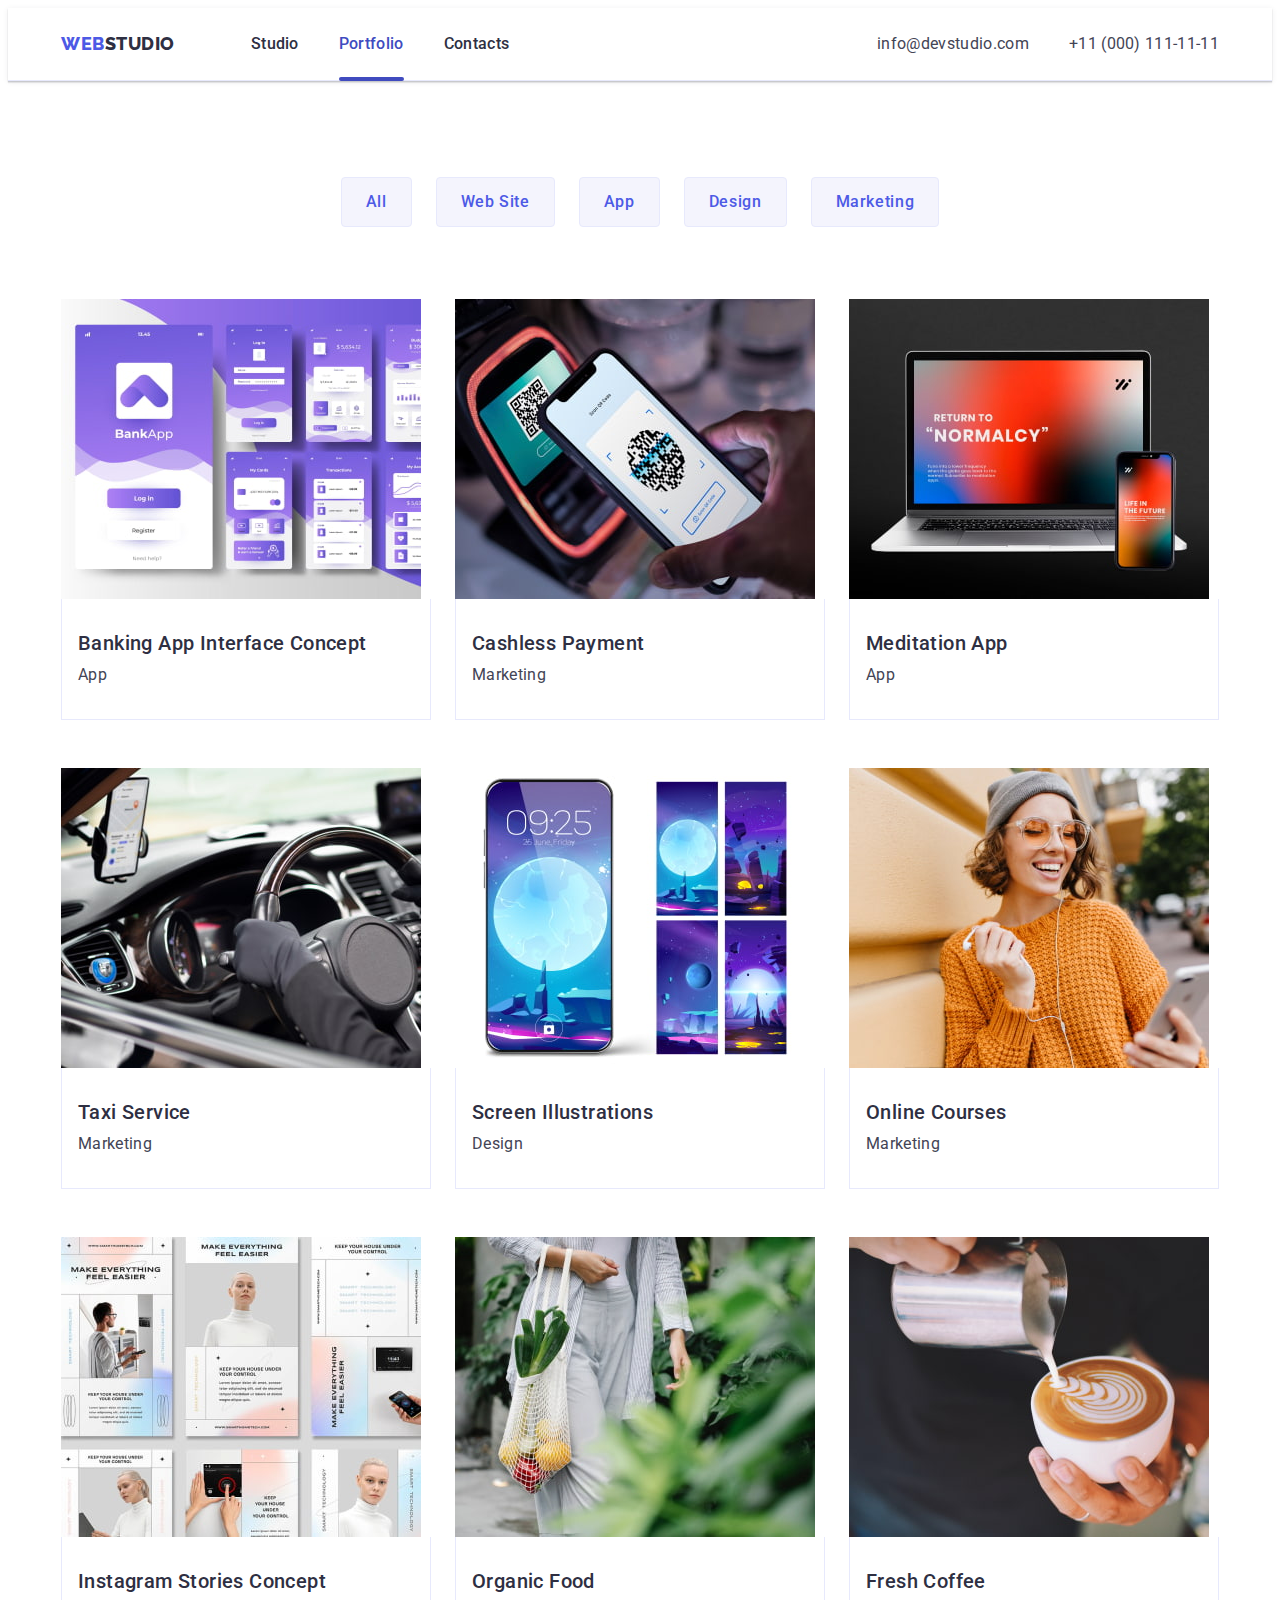
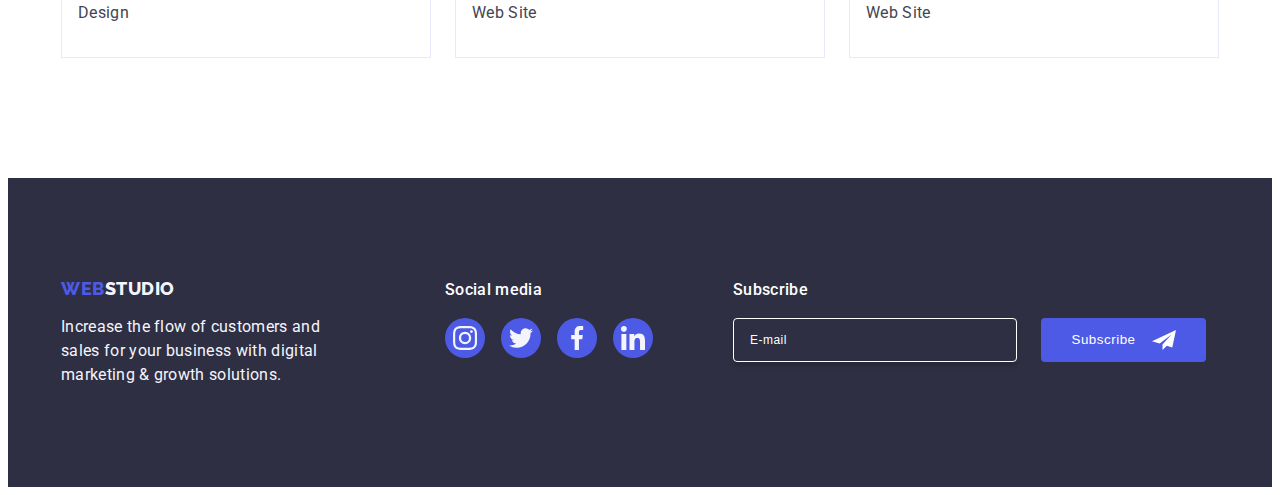
==== portfolio.html @ 48571210 "Initial commit" ====
<!DOCTYPE html>
<html lang="en">
  <head>
    <meta charset="UTF-8" />
    <meta http-equiv="X-UA-Compatible" content="IE=edge" />
    <meta name="viewport" content="width=device-width, initial-scale=1.0" />
    <link rel="preconnect" href="https://fonts.googleapis.com" />
    <link rel="preconnect" href="https://fonts.gstatic.com" crossorigin />
    <link
      href="https://fonts.googleapis.com/css2?family=Raleway:wght@800&family=Roboto:wght@400;500;700;900&display=swap"
      rel="stylesheet"
    />
    <title>Portfolio</title>
    <link
      rel="stylesheet"
      href="https://cdnjs.cloudflare.com/ajax/libs/modern-normalize/2.0.0/modern-normalize.min.css"
      integrity="sha512-4xo8blKMVCiXpTaLzQSLSw3KFOVPWhm/TRtuPVc4WG6kUgjH6J03IBuG7JZPkcWMxJ5huwaBpOpnwYElP/m6wg=="
      crossorigin="anonymous"
      referrerpolicy="no-referrer"
    />
    <link rel="stylesheet" href="./css/styles.css" />
  </head>
  <body>
    <header class="header">
      <div class="header-container container">
        <nav class="header-nav">
          <a class="header-logo link" href="./index.html"
            >Web<span class="header-logo-dark">Studio</span></a
          >
          <ul class="header-list list">
            <li>
              <a class="header-list-item link" href="./index.html">Studio</a>
            </li>
            <li>
              <a class="header-list-item link current" href="./portfolio.html"
                >Portfolio</a
              >
            </li>
            <li>
              <a class="header-list-item link" href="">Contacts</a>
            </li>
          </ul>
        </nav>
        <address class="address">
          <ul class="address-list list">
            <li>
              <a class="address-list-item link" href="mailto:info@devstudio.com"
                >info@devstudio.com</a
              >
            </li>
            <li>
              <a class="address-list-item link" href="tel:+110001111111"
                >+11 (000) 111-11-11</a
              >
            </li>
          </ul>
        </address>
      </div>
    </header>
    <main>
      <!-- Main section -->
      <section class="main-section">
        <div class="container">
          <h1 class="visually-hidden">Title</h1>
          <ul class="filter-buttons-list list">
            <li>
              <button class="filter-buttons-list-item" type="button">
                All
              </button>
            </li>
            <li>
              <button class="filter-buttons-list-item" type="button">
                Web Site
              </button>
            </li>
            <li>
              <button class="filter-buttons-list-item" type="button">
                App
              </button>
            </li>
            <li>
              <button class="filter-buttons-list-item" type="button">
                Design
              </button>
            </li>
            <li>
              <button class="filter-buttons-list-item" type="button">
                Marketing
              </button>
            </li>
          </ul>
          <ul class="works-list list">
            <li class="works-list-item">
              <a href="#" class="works-link link">
                <div class="works-box">
                  <img
                    src="./images/portfolio/img-8.jpg"
                    alt="Banking app design"
                    width="360"
                  />
                  <p class="overlay">
                    14 Stylish and User-Friendly App Design Concepts · Task
                    Manager App · Calorie Tracker App · Exotic Fruit Ecommerce
                    App · Cloud Storage App
                  </p>
                </div>
                <div class="works-card-content">
                  <h2 class="works-subtitle">Banking App Interface Concept</h2>
                  <p class="works-text">App</p>
                </div></a
              >
            </li>
            <li class="works-list-item">
              <a href="#" class="works-link link">
                <div class="works-box">
                  <img
                    src="./images/portfolio/img-7.jpg"
                    alt="Phone skanning QR-code"
                    width="360"
                  />

                  <p class="overlay">
                    14 Stylish and User-Friendly App Design Concepts · Task
                    Manager App · Calorie Tracker App · Exotic Fruit Ecommerce
                    App · Cloud Storage App
                  </p>
                </div>
                <div class="works-card-content">
                  <h2 class="works-subtitle">Cashless Payment</h2>
                  <p class="works-text">Marketing</p>
                </div></a
              >
            </li>
            <li class="works-list-item">
              <a href="#" class="works-link link">
                <div class="works-box">
                  <img
                    src="./images/portfolio/img-6.jpg"
                    alt="Meditation app presented on a phone and laptop"
                    width="360"
                  />

                  <p class="overlay">
                    14 Stylish and User-Friendly App Design Concepts · Task
                    Manager App · Calorie Tracker App · Exotic Fruit Ecommerce
                    App · Cloud Storage App
                  </p>
                </div>
                <div class="works-card-content">
                  <h2 class="works-subtitle">Meditation App</h2>
                  <p class="works-text">App</p>
                </div></a
              >
            </li>
            <li class="works-list-item">
              <a href="#" class="works-link link">
                <div class="works-box">
                  <img
                    src="./images/portfolio/img-5.jpg"
                    alt="A person driving a car with a phone on a phone holder"
                    width="360"
                  />

                  <p class="overlay">
                    14 Stylish and User-Friendly App Design Concepts · Task
                    Manager App · Calorie Tracker App · Exotic Fruit Ecommerce
                    App · Cloud Storage App
                  </p>
                </div>
                <div class="works-card-content">
                  <h2 class="works-subtitle">Taxi Service</h2>
                  <p class="works-text">Marketing</p>
                </div></a
              >
            </li>
            <li class="works-list-item">
              <a href="#" class="works-link link">
                <div class="works-box">
                  <img
                    src="./images/portfolio/img-4.jpg"
                    alt="Phone wallpaper design"
                    width="360"
                  />

                  <p class="overlay">
                    14 Stylish and User-Friendly App Design Concepts · Task
                    Manager App · Calorie Tracker App · Exotic Fruit Ecommerce
                    App · Cloud Storage App
                  </p>
                </div>
                <div class="works-card-content">
                  <h2 class="works-subtitle">Screen Illustrations</h2>
                  <p class="works-text">Design</p>
                </div></a
              >
            </li>
            <li class="works-list-item">
              <a href="#" class="works-link link">
                <div class="works-box">
                  <img
                    src="./images/portfolio/img-3.jpg"
                    alt="A girl in headphones looking at her phone"
                    width="360"
                  />

                  <p class="overlay">
                    14 Stylish and User-Friendly App Design Concepts · Task
                    Manager App · Calorie Tracker App · Exotic Fruit Ecommerce
                    App · Cloud Storage App
                  </p>
                </div>
                <div class="works-card-content">
                  <h2 class="works-subtitle">Online Courses</h2>
                  <p class="works-text">Marketing</p>
                </div></a
              >
            </li>
            <li class="works-list-item">
              <a href="#" class="works-link link">
                <div class="works-box">
                  <img
                    src="./images/portfolio/img-2.jpg"
                    alt="Instagram stories design"
                    width="360"
                  />

                  <p class="overlay">
                    14 Stylish and User-Friendly App Design Concepts · Task
                    Manager App · Calorie Tracker App · Exotic Fruit Ecommerce
                    App · Cloud Storage App
                  </p>
                </div>
                <div class="works-card-content">
                  <h2 class="works-subtitle">Instagram Stories Concept</h2>
                  <p class="works-text">Design</p>
                </div></a
              >
            </li>
            <li class="works-list-item">
              <a href="#" class="works-link link">
                <div class="works-box">
                  <img
                    src="./images/portfolio/img-1.jpg"
                    alt="Woman carrying fruits and vegetables in eco-bag"
                    width="360"
                  />

                  <p class="overlay">
                    14 Stylish and User-Friendly App Design Concepts · Task
                    Manager App · Calorie Tracker App · Exotic Fruit Ecommerce
                    App · Cloud Storage App
                  </p>
                </div>
                <div class="works-card-content">
                  <h2 class="works-subtitle">Organic Food</h2>
                  <p class="works-text">Web Site</p>
                </div></a
              >
            </li>
            <li class="works-list-item">
              <a href="#" class="works-link link">
                <div class="works-box">
                  <img
                    src="./images/portfolio/img.jpg"
                    alt="Barista making coffee-art"
                    width="360"
                  />

                  <p class="overlay">
                    14 Stylish and User-Friendly App Design Concepts · Task
                    Manager App · Calorie Tracker App · Exotic Fruit Ecommerce
                    App · Cloud Storage App
                  </p>
                </div>
                <div class="works-card-content">
                  <h2 class="works-subtitle">Fresh Coffee</h2>
                  <p class="works-text">Web Site</p>
                </div>
              </a>
            </li>
          </ul>
        </div>
      </section>
    </main>
    <footer class="footer">
      <div class="footer-container container">
        <div class="footer-content-container">
          <a class="footer-logo link" href="./index.html"
            >Web<span class="footer-logo-light">Studio</span></a
          >
          <p class="footer-text">
            Increase the flow of customers and sales for your business with
            digital marketing & growth solutions.
          </p>
        </div>
        <div class="footer-socials-container">
          <p class="footer-socials-title">Social media</p>
          <ul class="footer-socials-list list">
            <li class="footer-socials-list-item">
              <a
                class="footer-socials-link link"
                href="https://www.instagram.com/"
              >
                <svg class="footer-socials-icon" width="24" height="24">
                  <use href="./images/icons.svg#icon-instagram"></use>
                </svg>
              </a>
            </li>
            <li class="footer-socials-list-item">
              <a class="footer-socials-link link" href="https://twitter.com/">
                <svg class="footer-socials-icon" width="24" height="24">
                  <use href="./images/icons.svg#icon-twitter"></use>
                </svg>
              </a>
            </li>
            <li class="footer-socials-list-item">
              <a
                class="footer-socials-link link"
                href="https://www.facebook.com/"
              >
                <svg class="footer-socials-icon" width="24" height="24">
                  <use href="./images/icons.svg#icon-facebook"></use>
                </svg>
              </a>
            </li>
            <li class="footer-socials-list-item">
              <a
                class="footer-socials-link link"
                href="https://www.linkedin.com/"
              >
                <svg class="footer-socials-icon" width="24" height="24">
                  <use href="./images/icons.svg#icon-linkedin"></use>
                </svg>
              </a>
            </li>
          </ul>
        </div>
        <div class="footer-form-container">
          <p class="footer-form-header">Subscribe</p>
          <form class="footer-form">
            <label class="footer-form-label" for="subscribe-email">
              <input
                class="footer-form-input"
                type="email"
                name="subscribe-email"
                placeholder="E-mail"
                id="subscribe-email"
              />
            </label>

            <button class="footer-form-button" type="submit">
              Subscribe
              <svg class="footer-button-icon" width="24" height="24">
                <use href="./images/icons.svg#icon-subscribe"></use>
              </svg>
            </button>
          </form>
        </div>
      </div>
    </footer>
  </body>
</html>
---- css/styles.css ----
:root {
  --primary-brand: #4d5ae5;
  --pressed-state: #404bbf;
  --dark: #2e2f42;
  --success: #31d0aa;
  --text: #434455;
  --subtle-text: #8e8f99;
  --accent: #e7e9fc;
  --light: #f4f4fd;
  --modal-overlay: rgba(46, 47, 66, 0.4);
  --hero-background: #2e2f42;
  --white-backgound: #fff;
  --modal-background: #fcfcfc;
}

body {
  background-color: var(--white-backgound);
  font-family: 'Roboto', sans-serif;
  color: var(--text);
  font-size: 16px;
}

h1,
h2,
h3,
h4,
h5,
h6,
p {
  margin-top: 0;
  margin-bottom: 0;
}

ul,
ol {
  margin-top: 0;
  margin-bottom: 0;
  padding-left: 0;
}
img {
  display: block;
  max-width: 100%;
  height: auto;
}
a {
  color: inherit;
}
nav {
  display: flex;
}
.link {
  text-decoration: none;
}
.list {
  list-style: none;
}
.container {
  max-width: 1158px;
  padding: 0 15px;
  margin: 0 auto;
}
.visually-hidden {
  position: absolute;
  width: 1px;
  height: 1px;
  margin: -1px;
  border: 0;
  padding: 0;
  white-space: nowrap;
  clip-path: inset(100%);
  clip: rect(0 0 0 0);
  overflow: hidden;
}

/* Header */

.header {
  background-color: var(--white-backgound);
  border-bottom: 1px solid var(--accent);
  box-shadow: 0px 1px 6px 0px rgba(46, 47, 66, 0.08),
    0px 1px 1px 0px rgba(46, 47, 66, 0.16),
    0px 2px 1px 0px rgba(46, 47, 66, 0.08);
}
.header-container {
  display: flex;
  justify-content: space-between;
}
.header-logo {
  color: var(--primary-brand);
  font-family: 'Raleway', sans-serif;
  font-size: 18px;
  font-weight: 800;
  line-height: 1.17;
  letter-spacing: 0.03em;
  text-transform: uppercase;
  margin-right: 76px;
  padding: 24px 0;
  display: block;
}
.header-logo-dark {
  color: var(--dark);
}
.header-nav {
  align-items: center;
}
.header-list {
  display: flex;
  gap: 40px;
}
.header-list-item {
  color: var(--dark);
  font-weight: 500;
  line-height: 1.5;
  letter-spacing: 0.02em;
  display: block;
  padding: 24px 0;
  position: relative;
  transition: color 250ms cubic-bezier(0.4, 0, 0.2, 1);
}
.header-list-item::after {
  content: '';
  display: block;
  width: 100%;
  height: 4px;
  background-color: var(--pressed-state);
  border-radius: 2px;
  position: absolute;
  bottom: -1px;
  left: 0;
  opacity: 0;
  transition: opacity 250ms cubic-bezier(0.4, 0, 0.2, 1);
}
.header-list-item:hover::after,
.header-list-item:focus::after,
.header-list-item.current::after {
  opacity: 1;
}

.header-list-item:hover,
.header-list-item:focus,
.header-list-item.current {
  color: var(--pressed-state);
}

.address {
  font-style: normal;
  display: flex;
}
.address-list {
  display: flex;
  gap: 40px;
  align-items: center;
}
.address-list-item {
  color: var(--text);
  line-height: 1.5;
  letter-spacing: 0.02em;
  padding: 24px 0;
  display: block;
  transition: color 250ms cubic-bezier(0.4, 0, 0.2, 1);
}
.address-list-item:hover,
.address-list-item:focus {
  color: var(--pressed-state);
}

/* Footer */

.footer {
  background-color: var(--dark);
  padding: 100px 0;
}
.footer-container {
  display: flex;
  align-items: baseline;
}
.footer-content-container {
  margin-right: 120px;
}
.footer-logo {
  color: var(--primary-brand);
  font-family: 'Raleway', sans-serif;
  font-size: 18px;
  font-weight: 800;
  line-height: 1.17;
  letter-spacing: 0.03em;
  text-transform: uppercase;
  display: inline-block;
  margin-bottom: 16px;
}
.footer-logo-light {
  color: var(--light);
}
.footer-text {
  color: var(--light);
  line-height: 1.5;
  letter-spacing: 0.02em;
  max-width: 264px;
}
.footer-socials-container {
  margin-right: 80px;
}
.footer-socials-title {
  color: var(--white, #fff);
  font-weight: 500;
  line-height: 1.5;
  letter-spacing: 0.02em;
  margin-bottom: 16px;
}
.footer-socials-list {
  display: flex;
  gap: 16px;
}
.footer-socials-list-item {
  width: 40px;
  height: 40px;
}
.footer-socials-link {
  width: 100%;
  height: 100%;
  display: flex;
  justify-content: center;
  align-items: center;
  fill: var(--light);
  background-color: var(--primary-brand);
  border-radius: 50%;
  transition: background-color 250ms cubic-bezier(0.4, 0, 0.2, 1);
}
.footer-socials-link:hover,
.footer-socials-link:focus {
  background-color: var(--success);
}

.footer-form-container {
  display: block;
}
.footer-form-header {
  line-height: 1.5;
  letter-spacing: 0.02em;
  color: var(--white-backgound);
  font-weight: 500;
  margin-bottom: 16px;
}
.footer-form {
  display: flex;
  gap: 24px;
}
.footer-form-input {
  width: 264px;
  height: 40px;
  padding-left: 16px;
  background-color: transparent;
  border-radius: 4px;
  border: 1px solid var(--white-backgound);
  box-shadow: 0px 4px 4px 0px rgba(0, 0, 0, 0.15);
  outline: transparent;

  color: var(--white-backgound);
  font-size: 12px;
  line-height: 1.5;
  letter-spacing: 0.04em;

  transition: border 250ms cubic-bezier(0.4, 0, 0.2, 1);
}
.footer-form-input::placeholder {
  color: var(--white-backgound);
}
.footer-form-input:hover,
.footer-form-input:focus {
  border: 1px solid var(--primary-brand);
}
.footer-form-button {
  display: inline-flex;
  min-width: 165px;
  gap: 16px;
  padding: 8px 24px;
  justify-content: center;
  align-items: center;
  border-radius: 4px;
  background: var(--primary-brand);
  border: none;
  cursor: pointer;

  color: var(--white-backgound);
  font-weight: 500;
  line-height: 1.5;
  letter-spacing: 0.04em;

  transition: background-color 250ms cubic-bezier(0.4, 0, 0.2, 1);
}
.footer-button-icon {
  fill: currentColor;
}
.footer-form-button:hover,
.footer-form-button:focus {
  background-color: var(--pressed-state);
}
/* Main */

/* Hero */

.hero-section {
  background-color: var(--hero-background);
  padding: 188px 0;
  margin: 0 auto;
  background-image: linear-gradient(
      rgba(46, 47, 66, 0.7),
      rgba(46, 47, 66, 0.7)
    ),
    url(../images/hero/hero-background-image.jpg);
  background-repeat: no-repeat;
  background-size: cover;
  background-position: center;
  max-width: 1440px;
}

.hero-title {
  color: var(--white-backgound);
  text-align: center;
  font-size: 56px;
  font-weight: 700;
  line-height: 1.07;
  letter-spacing: 0.02em;
  max-width: 496px;
  margin: 0 auto;
  margin-bottom: 48px;
}
.hero-button {
  background-color: var(--primary-brand);
  color: var(--white-backgound);
  border-radius: 4px;
  font-family: 'Roboto', sans-serif;
  font-size: 16px;
  font-weight: 500;
  line-height: 1.5;
  letter-spacing: 0.04em;
  border: none;
  cursor: pointer;
  display: block;
  min-width: 169px;
  padding: 16px 32px;
  margin: 0 auto;
  transition: background-color 250ms cubic-bezier(0.4, 0, 0.2, 1);
}
.hero-button:hover,
.hero-button:focus {
  background-color: #404bbf;
}

/* Modal */

.backdrop {
  position: fixed;
  top: 0;
  left: 0;
  width: 100%;
  height: 100%;
  background: var(--modal-overlay);
  transition: opacity 250ms cubic-bezier(0.4, 0, 0.2, 1),
    visibility 250ms cubic-bezier(0.4, 0, 0.2, 1);
}
.is-hidden {
  opacity: 0;
  pointer-events: none;
  visibility: hidden;
}
.backdrop .is-hidden {
  opacity: 0;
  pointer-events: none;
  visibility: hidden;
}
.modal {
  position: absolute;
  width: 408px;
  min-height: 584px;
  padding: 72px 24px 24px 24px;
  top: 50%;
  left: 50%;
  transform: translateX(-50%) translateY(-50%);
  transition: transform 250ms cubic-bezier(0.4, 0, 0.2, 1);

  border-radius: 4px;
  background: var(--modal-background);
  box-shadow: 0px 2px 1px 0px rgba(0, 0, 0, 0.2),
    0px 1px 3px 0px rgba(0, 0, 0, 0.12), 0px 1px 1px 0px rgba(0, 0, 0, 0.14);
}
.modal-button {
  position: absolute;
  display: flex;
  justify-content: center;
  align-items: center;
  width: 24px;
  height: 24px;
  color: currentColor;
  border-radius: 50%;
  background-color: var(--accent);
  border: 1px solid rgba(0, 0, 0, 0.1);
  fill: var(--dark);
  cursor: pointer;
  top: 24px;
  right: 24px;
  padding: 0;
  transition: background-color 250ms cubic-bezier(0.4, 0, 0.2, 1),
    border 250ms cubic-bezier(0.4, 0, 0.2, 1);
}
.modal-button-icon {
  transition: fill 250ms cubic-bezier(0.4, 0, 0.2, 1);
}
.modal-button:hover,
.modal-button:focus {
  background-color: var(--pressed-state);
  border: none;
  fill: var(--white-backgound);
}
.modal-caption {
  display: block;
  width: 360px;
  color: var(--dark);
  text-align: center;
  font-weight: 500;
  line-height: 1.5;
  letter-spacing: 0.02em;
  margin-bottom: 16px;
}
.modal-form {
}
.modal-form-input-wrapper {
  margin-bottom: 8px;
}
.modal-form-label {
  display: block;
  margin-bottom: 4px;

  font-size: 12px;
  line-height: 1.17;
  letter-spacing: 0.04em;
  color: var(--subtle-text);
}
.modal-form-field {
  position: relative;
}
.modal-form-input {
  width: 100%;
  height: 40px;

  border-radius: 4px;
  border: 1px solid var(--modal-overlay);
  background-color: transparent;

  padding: 8px 16px;
  padding-left: 38px;
  outline: transparent;

  transition: border-color 250ms cubic-bezier(0.4, 0, 0.2, 1);
}
.modal-form-input:focus {
  border-color: var(--primary-brand);
}
.modal-input-icon {
  position: absolute;
  top: 50%;
  left: 16px;
  transform: translateY(-50%);
  fill: var(--dark);
  pointer-events: none;
  transition: fill 250ms cubic-bezier(0.4, 0, 0.2, 1);
}
.modal-form-input:focus + .modal-input-icon {
  fill: var(--primary-brand);
}
.modal-form-comment-wrapper {
  margin-bottom: 16px;
}
.modal-form-comment {
  width: 100%;
  height: 120px;
  display: block;

  border-radius: 4px;
  border: 1px solid var(--modal-overlay);
  outline: transparent;
  background-color: transparent;
  resize: none;

  padding: 8px 16px;
  transition: border-color 250ms cubic-bezier(0.4, 0, 0.2, 1);

  color: var(--modal-overlay);
  font-size: 12px;
  line-height: 1.17;
  letter-spacing: 0.04em;
}
.modal-form-comment:focus {
  border-color: var(--primary-brand);
}

.modal-form-agreement-wrapper {
  margin-bottom: 24px;
}
.modal-form-agreement-input {
}
.modal-form-agreement {
  display: block;
  font-size: 12px;
  line-height: 1.17;
  letter-spacing: 0.04em;
  color: var(--subtle-text);
}
.modal-agreement-checkbox {
  display: inline-flex;
  align-items: center;
  justify-content: center;

  width: 16px;
  height: 16px;
  margin-right: 8px;
  border-width: 1px;

  fill: transparent;
  border: 1px solid var(--modal-overlay);
  border-radius: 2px;
  color: transparent;
  transition: background-color 250ms cubic-bezier(0.4, 0, 0.2, 1),
    border 250ms cubic-bezier(0.4, 0, 0.2, 1),
    fill 250ms cubic-bezier(0.4, 0, 0.2, 1);
}
.modal-form-link {
  color: var(--primary-brand);
}
.modal-form-agreement-input:checked
  + .modal-form-agreement
  > .modal-agreement-checkbox {
  background-color: var(--pressed-state);
  border: none;
  fill: var(--light);
}

.modal-send-button {
  display: block;
  margin: 0 auto;
  min-width: 169px;
  height: 56px;
  border-radius: 4px;
  border: none;
  background: var(--primary-brand);
  box-shadow: 0px 4px 4px 0px rgba(0, 0, 0, 0.15);

  color: var(--white-backgound);
  text-align: center;
  font-family: 'Roboto', sans-serif;
  font-weight: 500;
  line-height: 1.5;
  letter-spacing: 0.04em;
  cursor: pointer;
  padding: 16px 32px;
  margin-top: 24px;

  transition: background-color 250ms cubic-bezier(0.4, 0, 0.2, 1);
}
.modal-send-button:hover,
.modal-send-button:focus {
  background-color: var(--pressed-state);
}
/* Section 1 - Benefits */

.benefits-section {
  padding: 120px 0;
}
.benefits-list {
  display: flex;
  gap: 24px;
}
.benefits-list-item {
  flex-basis: calc((100% - 24px * 3) / 4);
}
.benefits-icon-wrapper {
  width: 264px;
  height: 112px;
  display: flex;
  justify-content: center;
  align-items: center;
  background-color: var(--light);
  border-radius: 4px;
  gap: 24px;
  margin-bottom: 8px;
}
.benefits-subtitle {
  color: var(--dark);
  font-size: 20px;
  font-weight: 500;
  line-height: 1.2;
  letter-spacing: 0.02em;
  margin-bottom: 8px;
}
.benefits-text {
  font-size: 16px;
  line-height: 1.5;
  letter-spacing: 0.02em;
}

/* Section 2 - Occupation */

.occupation-section {
  padding-bottom: 120px;
}
.occupation-list {
  display: flex;
  gap: 24px;
}
.occupation-list-item {
  width: calc((100% - 2 * 24px) / 3);
}
.occupation-title {
  color: var(--dark);
  font-size: 36px;
  font-weight: 700;
  line-height: 1.11;
  letter-spacing: 0.02em;
  text-transform: capitalize;
  text-align: center;
  margin: 0 auto;
  margin-bottom: 72px;
}

/* Section 3 - Team */

.team-section {
  background-color: var(--light);
  padding-top: 120px;
  padding-bottom: 120px;
}
.team-title {
  color: var(--dark);
  font-size: 36px;
  font-weight: 700;
  line-height: 1.11;
  letter-spacing: 0.02em;
  text-transform: capitalize;
  text-align: center;
  margin: 0 auto;
  margin-bottom: 72px;
}
.team-list {
  display: flex;
  gap: 24px;
}
.team-list-item {
  background-color: var(--white-backgound);
  border-radius: 0px 0px 4px 4px;
  box-shadow: 0px 2px 1px 0px rgba(46, 47, 66, 0.08),
    0px 1px 1px 0px rgba(46, 47, 66, 0.16),
    0px 1px 6px 0px rgba(46, 47, 66, 0.08);
  width: calc((100% - 3 * 24) / 4);
}
.team-card-content {
  padding: 32px 0;
}
.team-subtitle {
  color: var(--dark);
  font-size: 20px;
  font-weight: 500;
  line-height: 1.2;
  letter-spacing: 0.02em;
  text-align: center;
  margin-bottom: 8px;
}
.team-text {
  line-height: 1.5;
  letter-spacing: 0.02em;
  text-align: center;
  margin-bottom: 8px;
}

.team-card-socials-list {
  display: flex;
  gap: 24px;
  align-items: center;
  justify-content: center;
}
.team-card-socials-item {
  width: 40px;
  height: 40px;
}
.team-card-socials-link {
  width: 100%;
  height: 100%;
  display: flex;
  align-items: center;
  justify-content: center;
  fill: var(--light);
  border-radius: 50%;
  background-color: var(--primary-brand);
  transition: background-color 250ms cubic-bezier(0.4, 0, 0.2, 1);
}
.team-card-socials-link:hover,
.team-card-socials-link:focus {
  background-color: var(--pressed-state);
}
/* Clients */

.clients-section {
  padding: 120px 0;
}
.clients-title {
  color: var(--dark);
  font-size: 36px;
  font-weight: 700;
  line-height: 1.11;
  letter-spacing: 0.02em;
  text-transform: capitalize;
  text-align: center;
  margin: 0 auto;
  margin-bottom: 72px;
}
.clients-list {
  display: flex;
  gap: 24px;
  justify-content: center;
  text-align: center;
}
.clients-list-link {
  width: 168px;
  height: 88px;
  display: flex;
  justify-content: center;
  align-items: center;
  border-radius: 4px;
  border: 1px solid var(--subtle-text);
  color: var(--subtle-text);
  transition: border-color 250ms cubic-bezier(0.4, 0, 0.2, 1),
    color 250ms cubic-bezier(0.4, 0, 0.2, 1);
}

.clients-list-link:hover,
.clients-list-link:focus {
  border-color: var(--pressed-state);
  color: var(--pressed-state);
}
.clients-icon {
  fill: currentColor;
}
/* Portfolio */

.main-section {
  padding: 96px 0 120px 0;
}
.filter-buttons-list {
  display: flex;
  justify-content: center;
  gap: 24px;
  margin-bottom: 72px;
}
.filter-buttons-list-item {
  background-color: var(--light);
  color: var(--primary-brand);
  font-family: 'Roboto', sans-serif;
  font-size: 16px;
  font-weight: 500;
  line-height: 1.5;
  letter-spacing: 0.04em;
  border-radius: 4px;
  border: 1px solid var(--accent);
  cursor: pointer;
  padding: 12px 24px;
  width: calc((100% - 4 * 24) / 5);
  transition: color 250ms cubic-bezier(0.4, 0, 0.2, 1),
    background-color 250ms cubic-bezier(0.4, 0, 0.2, 1),
    border-color 250ms cubic-bezier(0.4, 0, 0.2, 1),
    box-shadow 250ms cubic-bezier(0.4, 0, 0.2, 1);
}
.filter-buttons-list-item:hover,
.filter-buttons-list-item:focus {
  background-color: var(--pressed-state);
  color: var(--white-backgound);
  border: 1px solid transparent;
  box-shadow: 0px 2px 2px 0px rgba(0, 0, 0, 0.12),
    0px 2px 1px 0px rgba(0, 0, 0, 0.08), 0px 3px 1px 0px rgba(0, 0, 0, 0.1);
}
.works-list {
  display: flex;
  flex-wrap: wrap;
  column-gap: 24px;
  row-gap: 48px;
}
.works-list-item {
  width: calc((100% - 2 * 24px) / 3);
}
.works-link {
  background-color: var(--white-backgound);
  transition: box-shadow 250ms cubic-bezier(0.4, 0, 0.2, 1);
  display: block;
}

.works-link:hover,
.works-link:focus {
  box-shadow: 0px 1px 6px rgba(46, 47, 66, 0.08),
    0px 1px 1px rgba(46, 47, 66, 0.16), 0px 2px 1px rgba(46, 47, 66, 0.08);
}
.works-link:hover .overlay,
.works-link:focus .overlay {
  transform: translateY(0%);
}
.works-box {
  position: relative;
  overflow: hidden;
}
.overlay {
  color: var(--light);
  font-weight: 400;
  line-height: 1.5;
  letter-spacing: 0.02em;

  position: absolute;
  top: 0;
  left: 0;
  width: 100%;
  height: 100%;

  transform: translateY(100%);

  transition: transform 250ms cubic-bezier(0.4, 0, 0.2, 1);

  display: flex;
  justify-content: center;
  padding: 40px 32px;

  background: var(--primary-brand);
}

.works-card-content {
  padding: 32px 16px;
  border: 1px solid var(--accent);
  border-top: none;
}
.works-subtitle {
  color: var(--dark);
  font-size: 20px;
  font-weight: 500;
  line-height: 1.2;
  letter-spacing: 0.02em;
  margin-bottom: 8px;
}
.works-text {
  color: var(--text);
  line-height: 1.5;
  letter-spacing: 0.02em;
}
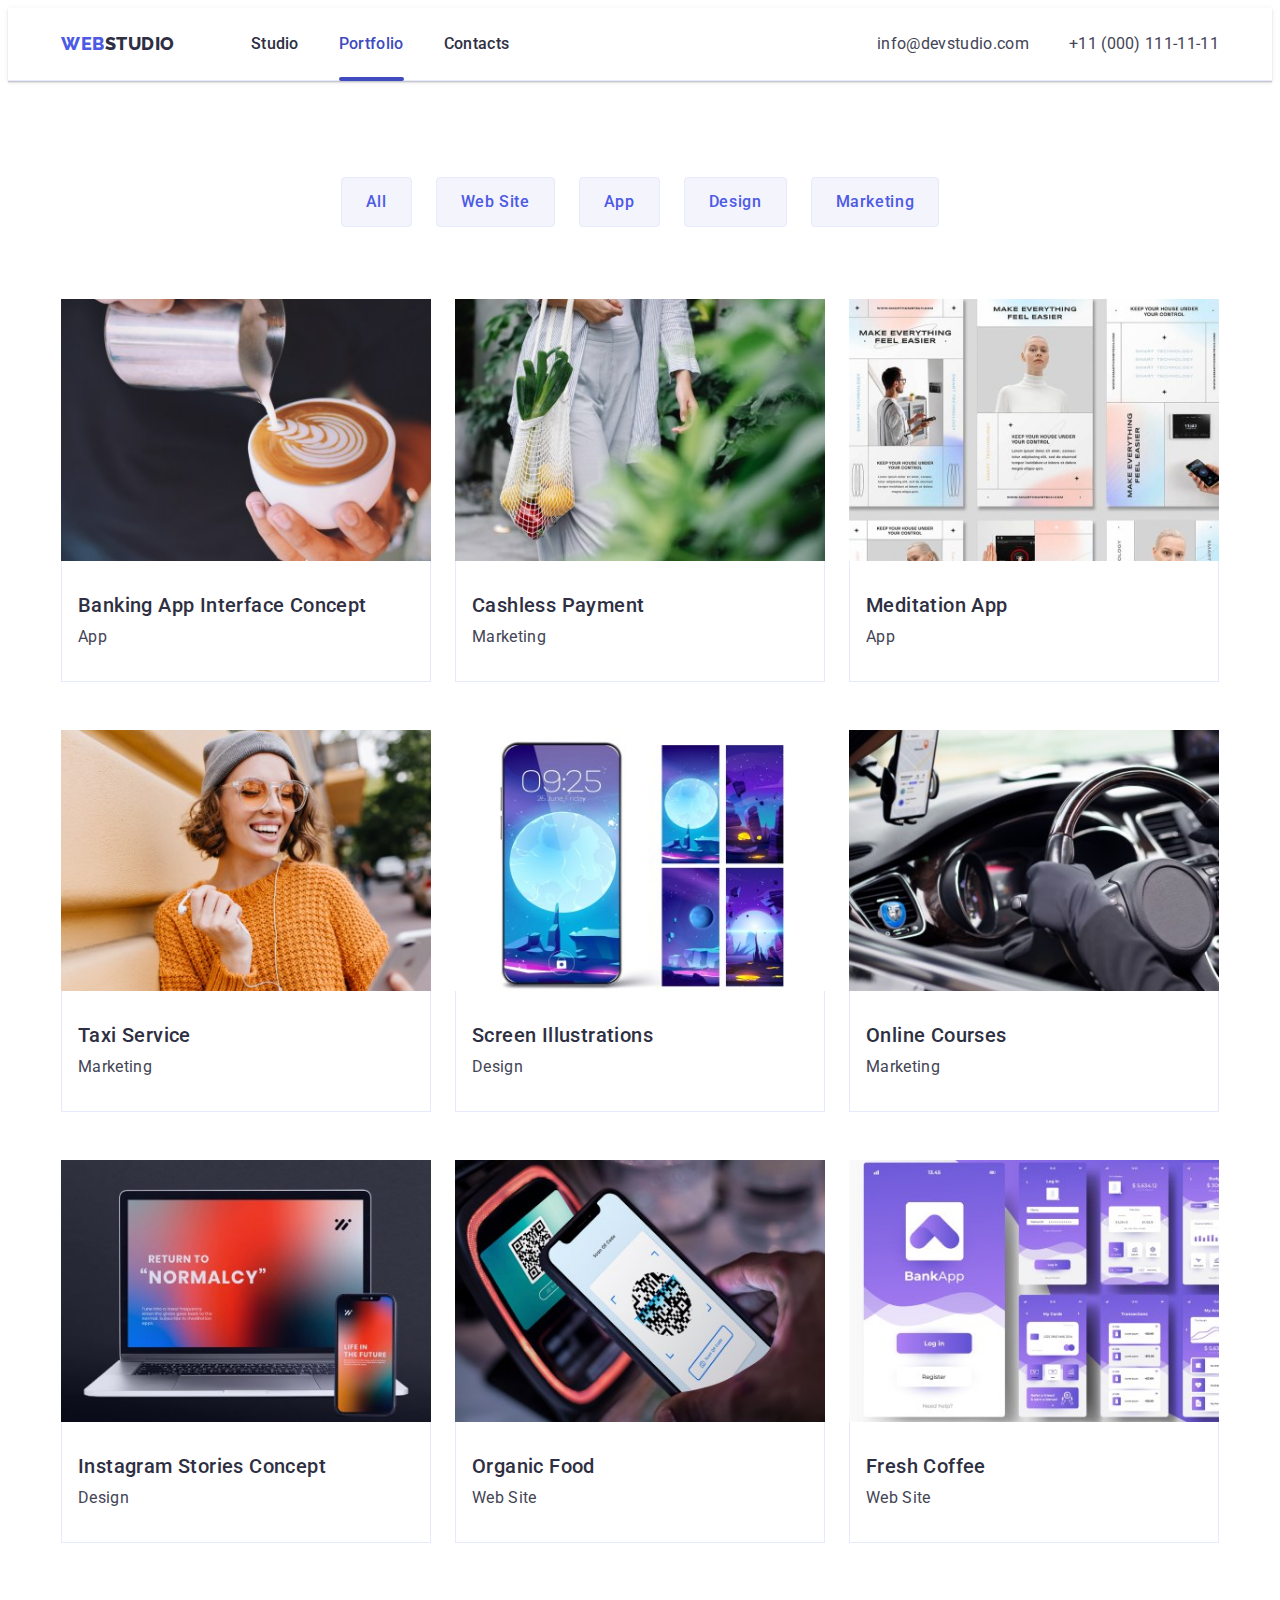
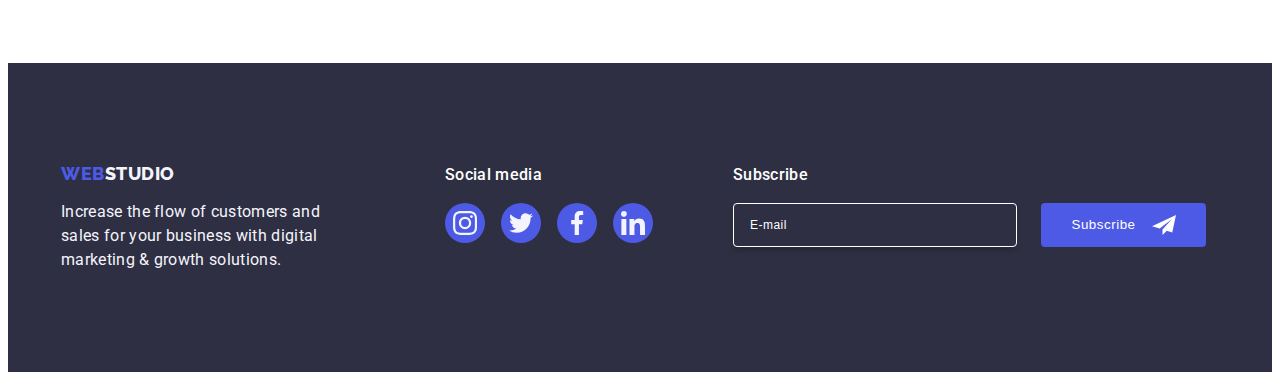
==== commit deea8ff7: "before cor" ====
--- a/portfolio.html
+++ b/portfolio.html
@@ -94,9 +94,13 @@
               <a href="#" class="works-link link">
                 <div class="works-box">
                   <img
+                    srcset="
+                      ./images/portfolio/img-8.jpg    1x,
+                      ./images/portfolio/img-8@2x.jpg 2x
+                    "
                     src="./images/portfolio/img-8.jpg"
                     alt="Banking app design"
-                    width="360"
+                    width="396"
                   />
                   <p class="overlay">
                     14 Stylish and User-Friendly App Design Concepts · Task
@@ -114,9 +118,13 @@
               <a href="#" class="works-link link">
                 <div class="works-box">
                   <img
+                    srcset="
+                      ./images/portfolio/img-7.jpg    1x,
+                      ./images/portfolio/img-7@2x.jpg 2x
+                    "
                     src="./images/portfolio/img-7.jpg"
                     alt="Phone skanning QR-code"
-                    width="360"
+                    width="396"
                   />
 
                   <p class="overlay">
@@ -135,9 +143,13 @@
               <a href="#" class="works-link link">
                 <div class="works-box">
                   <img
+                    srcset="
+                      ./images/portfolio/img-6.jpg    1x,
+                      ./images/portfolio/img-6@2x.jpg 2x
+                    "
                     src="./images/portfolio/img-6.jpg"
                     alt="Meditation app presented on a phone and laptop"
-                    width="360"
+                    width="396"
                   />
 
                   <p class="overlay">
@@ -156,9 +168,13 @@
               <a href="#" class="works-link link">
                 <div class="works-box">
                   <img
+                    srcset="
+                      ./images/portfolio/img-5.jpg    1x,
+                      ./images/portfolio/img-5@2x.jpg 2x
+                    "
                     src="./images/portfolio/img-5.jpg"
                     alt="A person driving a car with a phone on a phone holder"
-                    width="360"
+                    width="396"
                   />
 
                   <p class="overlay">
@@ -177,9 +193,13 @@
               <a href="#" class="works-link link">
                 <div class="works-box">
                   <img
+                    srcset="
+                      ./images/portfolio/img-4.jpg    1x,
+                      ./images/portfolio/img-4@2x.jpg 2x
+                    "
                     src="./images/portfolio/img-4.jpg"
                     alt="Phone wallpaper design"
-                    width="360"
+                    width="396"
                   />
 
                   <p class="overlay">
@@ -198,9 +218,13 @@
               <a href="#" class="works-link link">
                 <div class="works-box">
                   <img
+                    srcset="
+                      ./images/portfolio/img-3.jpg    1x,
+                      ./images/portfolio/img-3@2x.jpg 2x
+                    "
                     src="./images/portfolio/img-3.jpg"
                     alt="A girl in headphones looking at her phone"
-                    width="360"
+                    width="396"
                   />
 
                   <p class="overlay">
@@ -219,9 +243,13 @@
               <a href="#" class="works-link link">
                 <div class="works-box">
                   <img
+                    srcset="
+                      ./images/portfolio/img-2.jpg    1x,
+                      ./images/portfolio/img-2@2x.jpg 2x
+                    "
                     src="./images/portfolio/img-2.jpg"
                     alt="Instagram stories design"
-                    width="360"
+                    width="396"
                   />
 
                   <p class="overlay">
@@ -240,9 +268,13 @@
               <a href="#" class="works-link link">
                 <div class="works-box">
                   <img
+                    srcset="
+                      ./images/portfolio/img-1.jpg    1x,
+                      ./images/portfolio/img-1@2x.jpg 2x
+                    "
                     src="./images/portfolio/img-1.jpg"
                     alt="Woman carrying fruits and vegetables in eco-bag"
-                    width="360"
+                    width="396"
                   />
 
                   <p class="overlay">
@@ -261,9 +293,13 @@
               <a href="#" class="works-link link">
                 <div class="works-box">
                   <img
+                    srcset="
+                      ./images/portfolio/img.jpg    1x,
+                      ./images/portfolio/img@2x.jpg 2x
+                    "
                     src="./images/portfolio/img.jpg"
                     alt="Barista making coffee-art"
-                    width="360"
+                    width="396"
                   />
 
                   <p class="overlay">
--- a/css/styles.css
+++ b/css/styles.css
@@ -55,9 +55,21 @@
   list-style: none;
 }
 .container {
-  max-width: 1158px;
-  padding: 0 15px;
+  min-width: 320px;
+  max-width: 428px;
+  padding: 0 16px;
   margin: 0 auto;
+}
+@media screen and (min-width: 768px) {
+  .container {
+    max-width: 768px;
+  }
+}
+@media screen and (min-width: 1158px) {
+  .container {
+    max-width: 1158px;
+    padding: 0 15px;
+  }
 }
 .visually-hidden {
   position: absolute;
@@ -107,6 +119,7 @@
   display: flex;
   gap: 40px;
 }
+
 .header-list-item {
   color: var(--dark);
   font-weight: 500;
@@ -148,14 +161,15 @@
 }
 .address-list {
   display: flex;
-  gap: 40px;
+  column-gap: 40px;
   align-items: center;
 }
+
 .address-list-item {
   color: var(--text);
   line-height: 1.5;
   letter-spacing: 0.02em;
-  padding: 24px 0;
+  padding: 0;
   display: block;
   transition: color 250ms cubic-bezier(0.4, 0, 0.2, 1);
 }
@@ -163,20 +177,176 @@
 .address-list-item:focus {
   color: var(--pressed-state);
 }
-
+@media only screen and (min-width: 768px) and (max-width: 1157.89px) {
+  .address-list {
+    flex-direction: column;
+    row-gap: 12px;
+    padding: 16px;
+  }
+  .address-list-item {
+    font-size: 12px;
+    line-height: 1.17;
+    letter-spacing: 0.04em;
+  }
+}
+@media only screen and (max-width: 767.98px) {
+  .header-logo {
+    padding: 24px 0 22px 0;
+    margin: 0;
+  }
+}
+@media only screen and (min-width: 1158px) {
+  .address-list-item {
+    padding: 24px 0;
+  }
+}
+/* Mobile menu */
+
+.menu-toggle {
+  min-height: 22px;
+  min-width: 32px;
+  display: flex;
+  align-items: center;
+  justify-content: center;
+
+  padding: 0;
+  background-color: transparent;
+  cursor: pointer;
+  border: none;
+  border-radius: 50%;
+  outline: none;
+}
+.burger-menu-icon {
+  stroke: var(--dark);
+}
+@media only screen and (min-width: 768px) {
+  .menu-toggle {
+    display: none;
+  }
+}
+.menu-toggle-close {
+  min-height: 24px;
+  min-width: 24px;
+  display: flex;
+  align-items: center;
+  justify-content: center;
+  position: absolute;
+
+  padding: 0;
+  cursor: pointer;
+
+  color: currentColor;
+  border-radius: 50%;
+  background-color: rgba(231, 233, 252, 0.1);
+  border: 1px solid rgba(0, 0, 0, 0.1);
+  fill: var(--dark);
+  top: 24px;
+  right: 24px;
+
+  transition: background-color 250ms cubic-bezier(0.4, 0, 0.2, 1),
+    border 250ms cubic-bezier(0.4, 0, 0.2, 1);
+}
+.close-menu-icon {
+  transition: fill 250ms cubic-bezier(0.4, 0, 0.2, 1);
+}
+/* .close-menu-icon:active {
+  background-color: var(--pressed-state);
+  border: none;
+  fill: var(--white-backgound);
+} */
+
+.menu-container {
+  position: fixed;
+  padding: 80px 35px 40px 40px;
+  top: 0;
+  left: 0;
+  width: 100vw;
+  height: 100vh;
+  background-color: var(--white-backgound);
+  z-index: 999;
+
+  display: flex;
+  flex-direction: column;
+  justify-content: space-between;
+  height: 100%;
+  overflow-y: auto;
+
+  transform: translateX(100%);
+  transition: transform 250ms ease-in-out;
+}
+
+.menu-container.is-open {
+  transform: translateX(0);
+}
+
+.mobile-menu-list-item {
+  color: var(--dark);
+  font-size: 36px;
+  font-weight: 700;
+  line-height: 1.12;
+  letter-spacing: 0.02em;
+}
+.mobile-menu-list-item:not(:last-child) {
+  margin-bottom: 40px;
+}
+.mobile-menu-item:active {
+  color: var(--pressed-state);
+}
+.mobile-menu-address-tel {
+  color: var(--primary-brand);
+  font-size: 36px;
+  font-weight: 700;
+  line-height: 1.12;
+  letter-spacing: 0.02em;
+  margin-bottom: 40px;
+}
+.mobile-menu-address-email {
+  font-size: 20px;
+  font-weight: 500;
+  line-height: 1.2;
+  letter-spacing: 0.02em;
+  margin-bottom: 48px;
+}
+.mobile-menu-socials-list {
+  display: flex;
+  gap: 56px;
+}
+.mobile-menu-socials-item {
+  width: 40px;
+  height: 40px;
+}
+.mobile-menu-socials-link {
+  width: 100%;
+  height: 100%;
+  display: flex;
+  justify-content: center;
+  align-items: center;
+  fill: var(--light);
+  background-color: var(--primary-brand);
+  border-radius: 50%;
+  transition: background-color 250ms cubic-bezier(0.4, 0, 0.2, 1);
+}
+/* .mobile-menu .link {
+  display: block;
+  padding: 10px;
+  color: #fff;
+  text-decoration: none;
+} */
+@media only screen and (max-width: 767.98px) {
+  .header-list {
+    display: none;
+  }
+  .address-list {
+    display: none;
+  }
+}
 /* Footer */
 
 .footer {
   background-color: var(--dark);
-  padding: 100px 0;
-}
-.footer-container {
-  display: flex;
-  align-items: baseline;
-}
-.footer-content-container {
-  margin-right: 120px;
-}
+  padding: 96px 0;
+}
+
 .footer-logo {
   color: var(--primary-brand);
   font-family: 'Raleway', sans-serif;
@@ -198,7 +368,6 @@
   max-width: 264px;
 }
 .footer-socials-container {
-  margin-right: 80px;
 }
 .footer-socials-title {
   color: var(--white, #fff);
@@ -242,8 +411,7 @@
   margin-bottom: 16px;
 }
 .footer-form {
-  display: flex;
-  gap: 24px;
+  display: block;
 }
 .footer-form-input {
   width: 264px;
@@ -295,13 +463,71 @@
 .footer-form-button:focus {
   background-color: var(--pressed-state);
 }
+
+@media only screen and (max-width: 767.98px) {
+  .footer-container {
+    display: flex;
+    flex-direction: column;
+    gap: 72px;
+    align-items: center;
+  }
+  .footer-logo {
+    display: block;
+    text-align: center;
+  }
+  .footer-socials-title {
+    text-align: center;
+  }
+  .footer-form {
+    text-align: center;
+  }
+  .footer-form-header {
+    text-align: center;
+  }
+  .footer-form-input {
+    max-width: 398px;
+    width: 100%;
+    margin-bottom: 16px;
+  }
+}
+
+@media only screen and (min-width: 768px) and (max-width: 1157.98px) {
+  .footer-container {
+    width: 584px;
+    flex-wrap: wrap;
+    row-gap: 72px;
+    column-gap: 24px;
+  }
+}
+@media only screen and (min-width: 768px) {
+  .footer-container {
+    display: flex;
+    align-items: baseline;
+  }
+  .footer-form {
+    display: flex;
+    gap: 24px;
+  }
+}
+@media only screen and (min-width: 1158px) {
+  .footer {
+    padding: 100px 0;
+  }
+  .footer-content-container {
+    margin-right: 120px;
+  }
+  .footer-socials-container {
+    margin-right: 80px;
+  }
+}
+
 /* Main */
 
 /* Hero */
 
 .hero-section {
   background-color: var(--hero-background);
-  padding: 188px 0;
+  padding: 112px 0;
   margin: 0 auto;
   background-image: linear-gradient(
       rgba(46, 47, 66, 0.7),
@@ -313,18 +539,81 @@
   background-position: center;
   max-width: 1440px;
 }
-
+@media (min-device-pixel-ratio: 2),
+  (min-resolution: 192dpi),
+  (min-resolution: 2dppx) {
+  .hero-section {
+    background-image: linear-gradient(
+        rgba(46, 47, 66, 0.7),
+        rgba(46, 47, 66, 0.7)
+      ),
+      url(../images/hero/hero-background-image@2x.jpg);
+  }
+}
+@media only screen and (min-width: 768px) {
+  .hero-section {
+    max-width: 768px;
+    background-image: linear-gradient(
+        rgba(46, 47, 66, 0.7),
+        rgba(46, 47, 66, 0.7)
+      ),
+      url(../images/hero/hero-background-image-tablet.jpg);
+  }
+}
+@media only screen and (min-width: 768px) and (min-resolution: 192dpi) {
+  .hero-section {
+    background-image: linear-gradient(
+        rgba(46, 47, 66, 0.7),
+        rgba(46, 47, 66, 0.7)
+      ),
+      url('../images/hero/hero-background-image-tablet@2x.jpg');
+  }
+}
+@media only screen and (min-width: 1158px) {
+  .hero-section {
+    padding: 188px 0;
+    max-width: 1158px;
+    background-image: linear-gradient(
+        rgba(46, 47, 66, 0.7),
+        rgba(46, 47, 66, 0.7)
+      ),
+      url(../images/hero/hero-background-image-desktop.jpg);
+  }
+}
+@media only screen and (min-width: 1158px) and (min-resolution: 192dpi) {
+  .hero-section {
+    background-image: linear-gradient(
+        rgba(46, 47, 66, 0.7),
+        rgba(46, 47, 66, 0.7)
+      ),
+      url('../images/hero/hero-background-image-desktop@2x.jpg');
+  }
+}
 .hero-title {
   color: var(--white-backgound);
   text-align: center;
-  font-size: 56px;
+  font-size: 36px;
   font-weight: 700;
-  line-height: 1.07;
-  letter-spacing: 0.02em;
-  max-width: 496px;
+  line-height: 1.12;
+  width: 320px;
+  letter-spacing: 0.02em;
   margin: 0 auto;
-  margin-bottom: 48px;
-}
+  margin-bottom: 72px;
+}
+@media only screen and (min-width: 768px) {
+  .hero-title {
+    font-size: 56px;
+    line-height: 1.07;
+    margin-bottom: 36px;
+    width: 496px;
+  }
+}
+@media only screen and (min-width: 1158px) {
+  .hero-title {
+    margin-bottom: 48px;
+  }
+}
+
 .hero-button {
   background-color: var(--primary-brand);
   color: var(--white-backgound);
@@ -561,44 +850,89 @@
 .modal-send-button:focus {
   background-color: var(--pressed-state);
 }
+
 /* Section 1 - Benefits */
 
 .benefits-section {
-  padding: 120px 0;
-}
-.benefits-list {
-  display: flex;
-  gap: 24px;
-}
-.benefits-list-item {
-  flex-basis: calc((100% - 24px * 3) / 4);
-}
-.benefits-icon-wrapper {
-  width: 264px;
-  height: 112px;
-  display: flex;
-  justify-content: center;
-  align-items: center;
-  background-color: var(--light);
-  border-radius: 4px;
-  gap: 24px;
-  margin-bottom: 8px;
+  padding: 96px 0;
 }
 .benefits-subtitle {
   color: var(--dark);
-  font-size: 20px;
-  font-weight: 500;
+  font-size: 36px;
+  font-weight: 700;
   line-height: 1.2;
   letter-spacing: 0.02em;
   margin-bottom: 8px;
 }
 .benefits-text {
   font-size: 16px;
-  line-height: 1.5;
-  letter-spacing: 0.02em;
-}
-
+  font-weight: 500;
+  line-height: 1.5;
+  letter-spacing: 0.02em;
+}
+
+@media only screen and (max-width: 767.98px) {
+  .benefits-subtitle {
+    text-align: center;
+  }
+  .benefits-list-item:not(:last-child) {
+    margin-bottom: 72px;
+  }
+}
+
+@media only screen and (min-width: 768px) {
+  .benefits-list {
+    display: flex;
+    flex-wrap: wrap;
+    row-gap: 72px;
+    column-gap: 24px;
+  }
+  .benefits-list-item {
+    flex-basis: calc((100% - 24px) / 2);
+  }
+}
+@media only screen and (max-width: 1157.98px) {
+  .icon-benefits {
+    display: none;
+  }
+}
+
+@media only screen and (min-width: 1158px) {
+  .benefits-section {
+    padding: 120px 0;
+  }
+  .benefits-container {
+    max-width: 1158px;
+  }
+  .benefits-subtitle {
+    font-size: 20px;
+    font-weight: 500;
+  }
+  .benefits-text {
+    font-weight: 400;
+  }
+  .benefits-list-item {
+    flex-basis: calc((100% - 24px * 3) / 4);
+  }
+  .benefits-icon-wrapper {
+    width: 264px;
+    height: 112px;
+    display: flex;
+    justify-content: center;
+    align-items: center;
+    background-color: var(--light);
+    border-radius: 4px;
+    gap: 24px;
+    margin-bottom: 8px;
+  }
+}
 /* Section 2 - Occupation */
+
+@media only screen and (max-width: 1157.98px) {
+  .occupation-section {
+    display: none;
+  }
+}
 
 .occupation-section {
   padding-bottom: 120px;
@@ -626,8 +960,8 @@
 
 .team-section {
   background-color: var(--light);
-  padding-top: 120px;
-  padding-bottom: 120px;
+  padding-top: 96px;
+  padding-bottom: 96px;
 }
 .team-title {
   color: var(--dark);
@@ -640,17 +974,14 @@
   margin: 0 auto;
   margin-bottom: 72px;
 }
-.team-list {
-  display: flex;
-  gap: 24px;
-}
 .team-list-item {
   background-color: var(--white-backgound);
+  width: 264px;
   border-radius: 0px 0px 4px 4px;
   box-shadow: 0px 2px 1px 0px rgba(46, 47, 66, 0.08),
     0px 1px 1px 0px rgba(46, 47, 66, 0.16),
     0px 1px 6px 0px rgba(46, 47, 66, 0.08);
-  width: calc((100% - 3 * 24) / 4);
+  margin: 0 auto;
 }
 .team-card-content {
   padding: 32px 0;
@@ -696,10 +1027,41 @@
 .team-card-socials-link:focus {
   background-color: var(--pressed-state);
 }
+@media only screen and (max-width: 767.98px) {
+  .team-list-item:not(:last-child) {
+    margin-bottom: 72px;
+  }
+}
+@media only screen and (min-width: 768px) {
+  .team-list {
+    display: flex;
+    flex-wrap: wrap;
+    column-gap: 24px;
+    row-gap: 64px;
+  }
+  .team-list-item {
+    width: calc((100% - 24px) / 2);
+  }
+}
+@media only screen and (min-width: 768px) and (max-width: 1157.98px) {
+  .team-container {
+    width: 584px;
+    margin: 0 auto;
+  }
+}
+@media only screen and (min-width: 1158px) {
+  .team-section {
+    padding: 120px 0;
+  }
+  .team-list-item {
+    width: calc((100% - 3 * 24px) / 4);
+  }
+}
+
 /* Clients */
 
 .clients-section {
-  padding: 120px 0;
+  padding: 96px 0;
 }
 .clients-title {
   color: var(--dark);
@@ -714,9 +1076,14 @@
 }
 .clients-list {
   display: flex;
-  gap: 24px;
+  flex-wrap: wrap;
+  column-gap: 16px;
+  row-gap: 72px;
   justify-content: center;
   text-align: center;
+}
+.clients-list-item {
+  width: calc((100% - 16px) / 2);
 }
 .clients-list-link {
   width: 168px;
@@ -739,6 +1106,30 @@
 .clients-icon {
   fill: currentColor;
 }
+@media only screen and (min-width: 768px) and (max-width: 1157.98px) {
+  .clients-container {
+    width: 584px;
+    margin: 0 auto;
+  }
+}
+@media only screen and (min-width: 768px) {
+  .clients-list {
+    column-gap: 24px;
+  }
+  .clients-list-item {
+    width: calc((100% - 48px) / 3);
+  }
+}
+
+@media only screen and (min-width: 1158px) {
+  .clients-section {
+    padding: 120px 0;
+  }
+  .clients-list {
+    flex-wrap: nowrap;
+    gap: 24px;
+  }
+}
 /* Portfolio */
 
 .main-section {
@@ -747,7 +1138,7 @@
 .filter-buttons-list {
   display: flex;
   justify-content: center;
-  gap: 24px;
+  column-gap: 24px;
   margin-bottom: 72px;
 }
 .filter-buttons-list-item {
@@ -768,6 +1159,21 @@
     border-color 250ms cubic-bezier(0.4, 0, 0.2, 1),
     box-shadow 250ms cubic-bezier(0.4, 0, 0.2, 1);
 }
+@media only screen and (max-width: 767.98px) {
+  .main-section {
+    padding: 48px 0;
+  }
+  .filter-buttons-list {
+    flex-wrap: wrap;
+    row-gap: 16px;
+    justify-content: flex-start;
+    width: 270px;
+    margin-bottom: 48px;
+  }
+  .filter-buttons-list-item {
+    padding: 8px 16px;
+  }
+}
 .filter-buttons-list-item:hover,
 .filter-buttons-list-item:focus {
   background-color: var(--pressed-state);
@@ -778,19 +1184,36 @@
 }
 .works-list {
   display: flex;
-  flex-wrap: wrap;
+  flex-direction: column;
   column-gap: 24px;
   row-gap: 48px;
 }
 .works-list-item {
-  width: calc((100% - 2 * 24px) / 3);
+}
+@media only screen and (min-width: 768px) {
+  .works-list {
+    flex-wrap: wrap;
+    flex-direction: row;
+  }
+  .works-list-item {
+    width: calc((100% - 24px) / 2);
+  }
+}
+@media only screen and (min-width: 768px) and (max-width: 1157.98px) {
+  .works-list {
+    row-gap: 72px;
+  }
+}
+@media only screen and (min-width: 1158px) {
+  .works-list-item {
+    width: calc((100% - 2 * 24px) / 3);
+  }
 }
 .works-link {
   background-color: var(--white-backgound);
   transition: box-shadow 250ms cubic-bezier(0.4, 0, 0.2, 1);
   display: block;
 }
-
 .works-link:hover,
 .works-link:focus {
   box-shadow: 0px 1px 6px rgba(46, 47, 66, 0.08),
